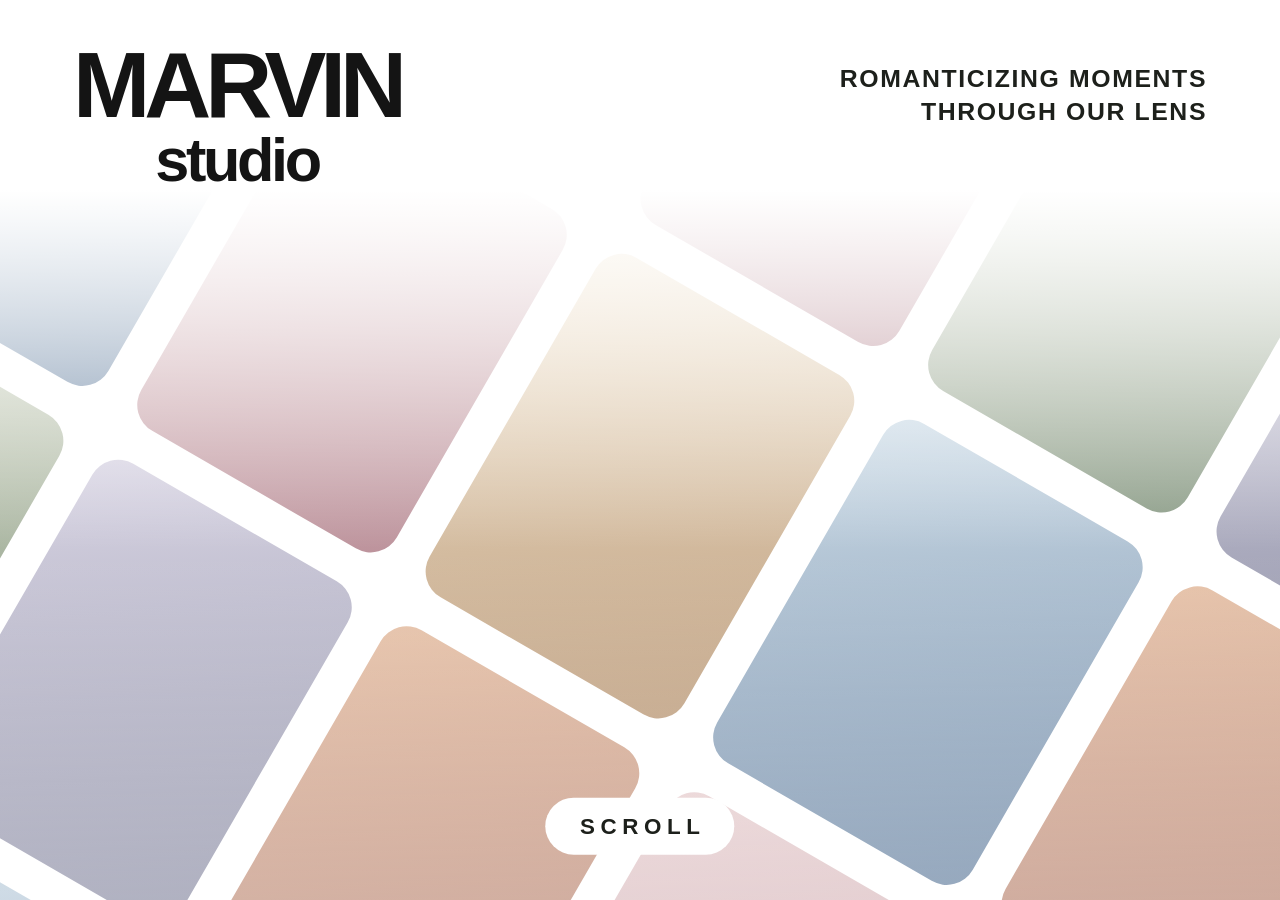
==== index.html @ 1ccaae64 "commit first change commit first change" ====
<!doctype html>
<html lang="en">
<head>
  <meta charset="utf-8">
  <meta name="viewport" content="width=device-width, initial-scale=1">
  <title>Marvin Studio</title>
  <link rel="stylesheet" href="style.css">
  <script src="intro.js" defer></script>
</head>
<body>
  <main class="hero">
    <header class="hero-header">
      <h1 class="wordmark">Marvin <span>studio</span></h1>
      <p class="tagline">Romanticizing moments<br>through our lens</p>
    </header>

    <div class="collage" aria-hidden="true">
      <div class="collage-grid">
        <!-- Add a photo inside each tile as <img src="…" alt="">. -->
        <div class="tile clay"></div>
        <div class="tile lilac"></div>
        <div class="tile sage"></div>
        <div class="tile sand"></div>
        <div class="tile blue"></div>
        <div class="tile sand"></div>
        <div class="tile blue"></div>
        <div class="tile rose"></div>
        <div class="tile sage"></div>
        <div class="tile lilac"></div>
        <div class="tile blue"></div>
        <div class="tile rose"></div>
        <div class="tile sand"></div>
        <div class="tile blue"></div>
        <div class="tile clay"></div>
        <div class="tile sage"></div>
        <div class="tile lilac"></div>
        <div class="tile clay"></div>
        <div class="tile rose"></div>
        <div class="tile sand"></div>
        <div class="tile rose"></div>
        <div class="tile blue"></div>
        <div class="tile sand"></div>
        <div class="tile sage"></div>
        <div class="tile lilac"></div>
      </div>
    </div>

    <a class="scroll-cue" href="home.html">Scroll</a>
  </main>
</body>
</html>
---- style.css ----
:root {
  color: #1d201b;
  background: #fff;
  font-family: Arial, Helvetica, sans-serif;
}

body {
  margin: 0;
  overscroll-behavior-y: none;
}

.hero {
  --first-screen: 100svh;
  position: relative;
  isolation: isolate;
  min-height: var(--first-screen);
}

.hero-header {
  display: flex;
  align-items: flex-start;
  justify-content: space-between;
  gap: 1rem;
  padding: clamp(22px, 4vw, 48px) clamp(18px, 5.7vw, 80px);
}

.wordmark {
  margin: 0;
  color: #141414;
  font-family: "Arial Black", Arial, sans-serif;
  font-size: clamp(1.9rem, 8.6vw, 5.8rem);
  font-weight: 900;
  line-height: .8;
  letter-spacing: -.065em;
  text-align: center;
  text-transform: uppercase;
}

.wordmark span {
  display: block;
  margin-top: .22em;
  font-size: .66em;
  letter-spacing: -.055em;
  text-transform: lowercase;
}

.tagline {
  margin: .55em 0 0;
  font-size: clamp(.62rem, 2.85vw, 1.55rem);
  font-weight: 800;
  line-height: 1.35;
  letter-spacing: .065em;
  text-align: right;
  text-transform: uppercase;
}

.collage {
  position: absolute;
  z-index: -1;
  inset: 0;
  overflow: hidden;
  pointer-events: none;
}

.collage-grid {
  --tile-width: max(32vw, calc(var(--first-screen) * .165));
  --tile-height: calc(var(--tile-width) * 1.33);
  --gap: clamp(10px, 3.35vw, 38px);
  position: absolute;
  top: 54%;
  left: 50%;
  display: grid;
  grid-template-columns: repeat(5, var(--tile-width));
  grid-auto-rows: var(--tile-height);
  gap: var(--gap);
  transform: translate(-50%, -50%) rotate(30deg);
}

.tile {
  overflow: hidden;
  border-radius: clamp(12px, 3.5vw, 30px);
  background: linear-gradient(145deg, var(--light), var(--shade));
}

.tile img {
  display: block;
  width: 100%;
  height: 100%;
  object-fit: cover;
}

.clay { --light: #e7c4ab; --shade: #ad786a; }
.lilac { --light: #d9d5e4; --shade: #9395aa; }
.sage { --light: #d8dcca; --shade: #8a9b86; }
.sand { --light: #efe0c7; --shade: #c1a385; }
.blue { --light: #cedde8; --shade: #768eaa; }
.rose { --light: #ead4d5; --shade: #bc929b; }

.collage::after {
  position: absolute;
  inset: 0;
  background: linear-gradient(
    to bottom,
    #fff 0,
    #fff clamp(105px, 20vw, 190px),
    rgb(255 255 255 / .64) calc(var(--first-screen) * .36),
    transparent calc(var(--first-screen) * .61),
    rgb(255 255 255 / .24) 100%
  );
  content: "";
}

.scroll-cue {
  position: absolute;
  top: calc(var(--first-screen) - clamp(22px, 5svh, 54px));
  left: 50%;
  transform: translate(-50%, -100%);
  border-radius: 100px;
  padding: .7em 1.3em .7em 1.55em;
  background: #fff;
  color: inherit;
  font-size: clamp(.8rem, 3vw, 1.4rem);
  font-weight: 800;
  letter-spacing: .25em;
  text-decoration: none;
  text-transform: uppercase;
}

.scroll-cue:focus-visible {
  outline: 2px solid currentColor;
  outline-offset: 4px;
}

@media (min-width: 1000px) {
  .collage-grid {
    --tile-width: max(23vw, calc(var(--first-screen) * .28));
  }
}
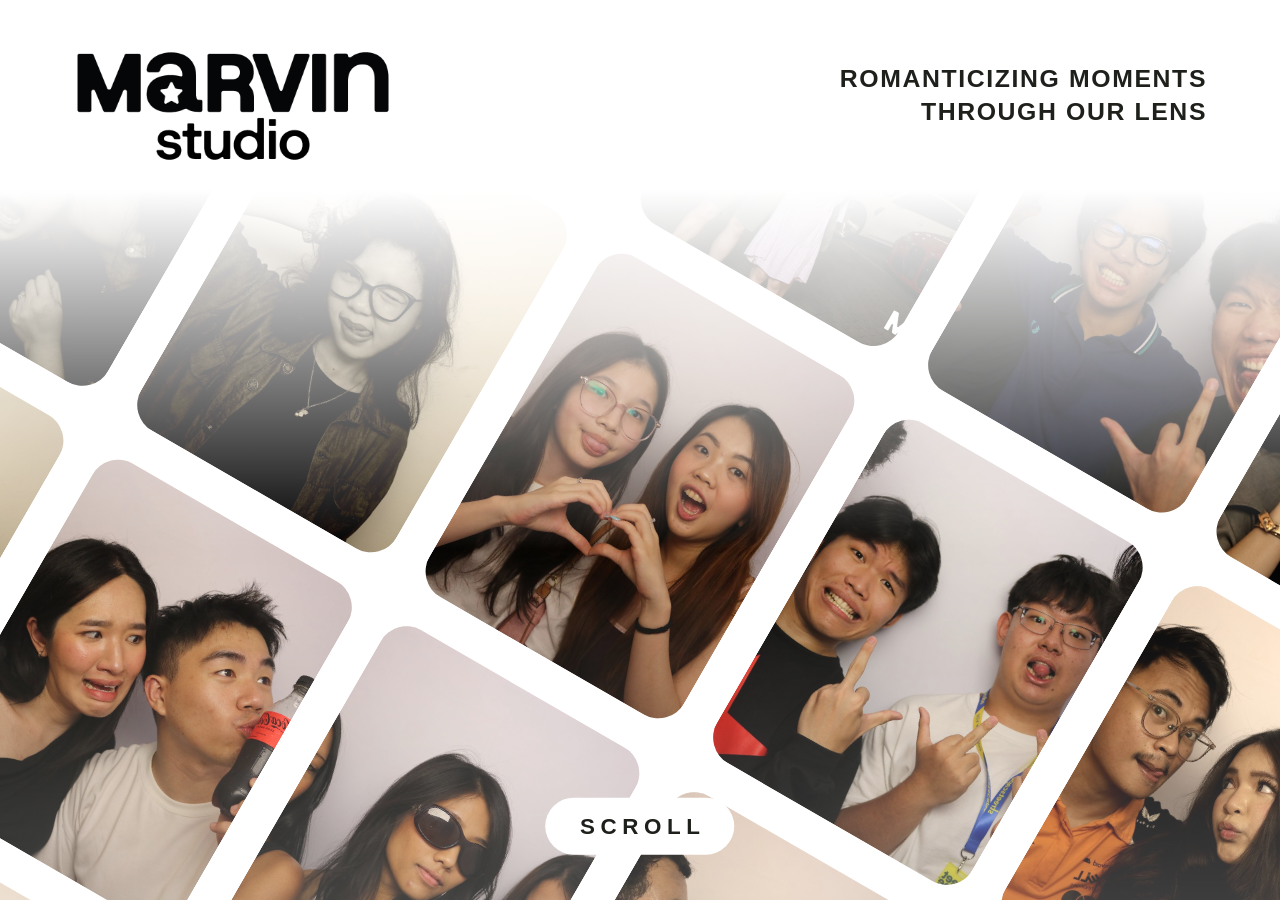
==== commit 2db2310f: "alot of change edit the index.html animation. edited the polaroid animation to have marvins tudio. e" ====
--- a/index.html
+++ b/index.html
@@ -4,44 +4,75 @@
   <meta charset="utf-8">
   <meta name="viewport" content="width=device-width, initial-scale=1">
   <title>Marvin Studio</title>
-  <link rel="stylesheet" href="style.css">
-  <script src="intro.js" defer></script>
+  <link rel="stylesheet" href="style.css?v=4">
+  <script src="intro.js?v=3" defer></script>
 </head>
 <body>
   <main class="hero">
     <header class="hero-header">
-      <h1 class="wordmark">Marvin <span>studio</span></h1>
+      <h1 class="wordmark"><img src="assets/marvin-logo-lossless.webp" alt="Marvin Studio" width="1788" height="648"></h1>
       <p class="tagline">Romanticizing moments<br>through our lens</p>
     </header>
 
     <div class="collage" aria-hidden="true">
       <div class="collage-grid">
-        <!-- Add a photo inside each tile as <img src="…" alt="">. -->
-        <div class="tile clay"></div>
-        <div class="tile lilac"></div>
-        <div class="tile sage"></div>
-        <div class="tile sand"></div>
-        <div class="tile blue"></div>
-        <div class="tile sand"></div>
-        <div class="tile blue"></div>
-        <div class="tile rose"></div>
-        <div class="tile sage"></div>
-        <div class="tile lilac"></div>
-        <div class="tile blue"></div>
-        <div class="tile rose"></div>
-        <div class="tile sand"></div>
-        <div class="tile blue"></div>
-        <div class="tile clay"></div>
-        <div class="tile sage"></div>
-        <div class="tile lilac"></div>
-        <div class="tile clay"></div>
-        <div class="tile rose"></div>
-        <div class="tile sand"></div>
-        <div class="tile rose"></div>
-        <div class="tile blue"></div>
-        <div class="tile sand"></div>
-        <div class="tile sage"></div>
-        <div class="tile lilac"></div>
+        <div class="collage-column">
+          <div class="collage-track">
+            <div class="collage-tiles">
+              <img class="tile" src="assets/home/collage/ikea/3.jpg" alt="" loading="lazy" decoding="async">
+              <img class="tile" src="assets/home/collage/ikea/21.jpg" alt="" loading="lazy" decoding="async">
+              <img class="tile" src="assets/home/collage/ikea/72.jpg" alt="" loading="lazy" decoding="async">
+              <img class="tile" src="assets/home/collage/ikea/104.jpg" alt="" loading="lazy" decoding="async">
+              <img class="tile" src="assets/home/collage/ikea/181.jpg" alt="" loading="lazy" decoding="async">
+              <img class="tile" src="assets/home/collage/ikea/IMG_8549.jpg" alt="" loading="lazy" decoding="async">
+            </div>
+          </div>
+        </div>
+        <div class="collage-column">
+          <div class="collage-track">
+            <div class="collage-tiles">
+              <img class="tile" src="assets/home/collage/ikea/4.jpg" alt="" loading="lazy" decoding="async">
+              <img class="tile" src="assets/home/collage/ikea/24.jpg" alt="" loading="lazy" decoding="async">
+              <img class="tile" src="assets/home/collage/ikea/81.jpg" alt="" loading="lazy" decoding="async">
+              <img class="tile" src="assets/home/collage/ikea/121.jpg" alt="" loading="lazy" decoding="async">
+              <img class="tile" src="assets/home/collage/ikea/257.jpg" alt="" loading="lazy" decoding="async">
+              <img class="tile" src="assets/home/collage/ikea/IMG_8641.jpg" alt="" loading="lazy" decoding="async">
+            </div>
+          </div>
+        </div>
+        <div class="collage-column">
+          <div class="collage-track">
+            <div class="collage-tiles">
+              <img class="tile" src="assets/home/collage/ikea/8.jpg" alt="" loading="lazy" decoding="async">
+              <img class="tile" src="assets/home/collage/ikea/40.jpg" alt="" loading="lazy" decoding="async">
+              <img class="tile" src="assets/home/collage/ikea/91.jpg" alt="" loading="lazy" decoding="async">
+              <img class="tile" src="assets/home/collage/ikea/123.jpg" alt="" loading="lazy" decoding="async">
+              <img class="tile" src="assets/home/collage/ikea/1000001906.jpg" alt="" loading="lazy" decoding="async">
+            </div>
+          </div>
+        </div>
+        <div class="collage-column">
+          <div class="collage-track">
+            <div class="collage-tiles">
+              <img class="tile" src="assets/home/collage/ikea/17.jpg" alt="" loading="lazy" decoding="async">
+              <img class="tile" src="assets/home/collage/ikea/47.jpg" alt="" loading="lazy" decoding="async">
+              <img class="tile" src="assets/home/collage/ikea/100.jpg" alt="" loading="lazy" decoding="async">
+              <img class="tile" src="assets/home/collage/ikea/138.jpg" alt="" loading="lazy" decoding="async">
+              <img class="tile" src="assets/home/collage/ikea/IMG_8363.jpg" alt="" loading="lazy" decoding="async">
+            </div>
+          </div>
+        </div>
+        <div class="collage-column">
+          <div class="collage-track">
+            <div class="collage-tiles">
+              <img class="tile" src="assets/home/collage/ikea/20.jpg" alt="" loading="lazy" decoding="async">
+              <img class="tile" src="assets/home/collage/ikea/55.jpg" alt="" loading="lazy" decoding="async">
+              <img class="tile" src="assets/home/collage/ikea/102.jpg" alt="" loading="lazy" decoding="async">
+              <img class="tile" src="assets/home/collage/ikea/179.jpg" alt="" loading="lazy" decoding="async">
+              <img class="tile" src="assets/home/collage/ikea/IMG_8437.jpg" alt="" loading="lazy" decoding="async">
+            </div>
+          </div>
+        </div>
       </div>
     </div>
 
--- a/style.css
+++ b/style.css
@@ -26,22 +26,12 @@
 
 .wordmark {
   margin: 0;
-  color: #141414;
-  font-family: "Arial Black", Arial, sans-serif;
-  font-size: clamp(1.9rem, 8.6vw, 5.8rem);
-  font-weight: 900;
-  line-height: .8;
-  letter-spacing: -.065em;
-  text-align: center;
-  text-transform: uppercase;
 }
 
-.wordmark span {
+.wordmark img {
   display: block;
-  margin-top: .22em;
-  font-size: .66em;
-  letter-spacing: -.055em;
-  text-transform: lowercase;
+  width: clamp(100px, 32vw, 320px);
+  height: auto;
 }
 
 .tagline {
@@ -71,30 +61,59 @@
   left: 50%;
   display: grid;
   grid-template-columns: repeat(5, var(--tile-width));
-  grid-auto-rows: var(--tile-height);
+  width: calc(5 * var(--tile-width) + 4 * var(--gap));
+  height: calc(5 * var(--tile-height) + 4 * var(--gap));
   gap: var(--gap);
   transform: translate(-50%, -50%) rotate(30deg);
 }
 
-.tile {
+.collage-column {
   overflow: hidden;
-  border-radius: clamp(12px, 3.5vw, 30px);
-  background: linear-gradient(145deg, var(--light), var(--shade));
 }
 
-.tile img {
+.collage-track,
+.collage-tiles {
+  display: flex;
+  flex-direction: column;
+}
+
+.collage-tiles {
+  flex: none;
+  gap: var(--gap);
+  padding-bottom: var(--gap);
+}
+
+.collage-tiles[hidden] {
+  display: none;
+}
+
+.tile {
   display: block;
-  width: 100%;
-  height: 100%;
+  width: var(--tile-width);
+  height: var(--tile-height);
+  border-radius: clamp(12px, 3.5vw, 30px);
+  background: #ede8e2;
   object-fit: cover;
 }
 
-.clay { --light: #e7c4ab; --shade: #ad786a; }
-.lilac { --light: #d9d5e4; --shade: #9395aa; }
-.sage { --light: #d8dcca; --shade: #8a9b86; }
-.sand { --light: #efe0c7; --shade: #c1a385; }
-.blue { --light: #cedde8; --shade: #768eaa; }
-.rose { --light: #ead4d5; --shade: #bc929b; }
+@media (prefers-reduced-motion: no-preference) {
+  .collage-grid.is-moving .collage-tiles[hidden] {
+    display: flex;
+  }
+
+  .collage-grid.is-moving .collage-track {
+    animation: collage-slide 55s linear infinite;
+  }
+
+  .collage-grid.is-moving .collage-column:nth-child(even) .collage-track {
+    animation-direction: reverse;
+  }
+}
+
+@keyframes collage-slide {
+  from { transform: translate3d(0, 0, 0); }
+  to { transform: translate3d(0, -50%, 0); }
+}
 
 .collage::after {
   position: absolute;
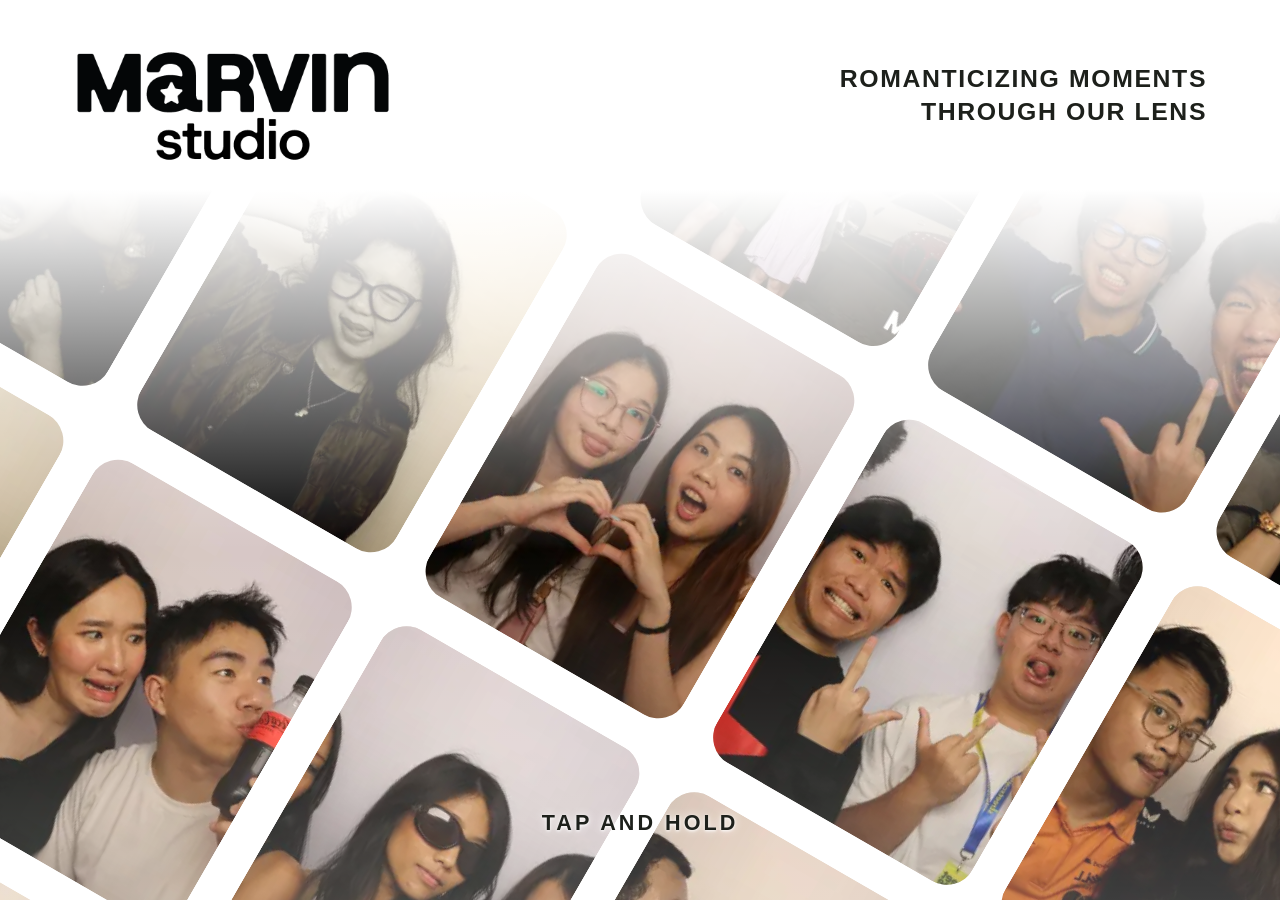
==== commit 2d5c8f06: "product page created the product page hero and deisgn with intention and made to be seen part" ====
--- a/index.html
+++ b/index.html
@@ -4,8 +4,9 @@
   <meta charset="utf-8">
   <meta name="viewport" content="width=device-width, initial-scale=1">
   <title>Marvin Studio</title>
-  <link rel="stylesheet" href="style.css?v=4">
-  <script src="intro.js?v=3" defer></script>
+  <link rel="stylesheet" href="style.css?v=5">
+  <script src="booking-audio.js?v=1" defer></script>
+  <script src="intro.js?v=6" defer></script>
 </head>
 <body>
   <main class="hero">
@@ -19,64 +20,64 @@
         <div class="collage-column">
           <div class="collage-track">
             <div class="collage-tiles">
-              <img class="tile" src="assets/home/collage/ikea/3.jpg" alt="" loading="lazy" decoding="async">
-              <img class="tile" src="assets/home/collage/ikea/21.jpg" alt="" loading="lazy" decoding="async">
-              <img class="tile" src="assets/home/collage/ikea/72.jpg" alt="" loading="lazy" decoding="async">
-              <img class="tile" src="assets/home/collage/ikea/104.jpg" alt="" loading="lazy" decoding="async">
-              <img class="tile" src="assets/home/collage/ikea/181.jpg" alt="" loading="lazy" decoding="async">
-              <img class="tile" src="assets/home/collage/ikea/IMG_8549.jpg" alt="" loading="lazy" decoding="async">
+              <img class="tile" src="assets/collage/ikea/webp/thumbnails/3.webp" alt="" loading="lazy" decoding="async">
+              <img class="tile" src="assets/collage/ikea/webp/thumbnails/21.webp" alt="" loading="lazy" decoding="async">
+              <img class="tile" src="assets/collage/ikea/webp/thumbnails/72.webp" alt="" loading="lazy" decoding="async">
+              <img class="tile" src="assets/collage/ikea/webp/thumbnails/104.webp" alt="" loading="lazy" decoding="async">
+              <img class="tile" src="assets/collage/ikea/webp/thumbnails/181.webp" alt="" loading="lazy" decoding="async">
+              <img class="tile" src="assets/collage/ikea/webp/thumbnails/IMG_8549.webp" alt="" loading="lazy" decoding="async">
             </div>
           </div>
         </div>
         <div class="collage-column">
           <div class="collage-track">
             <div class="collage-tiles">
-              <img class="tile" src="assets/home/collage/ikea/4.jpg" alt="" loading="lazy" decoding="async">
-              <img class="tile" src="assets/home/collage/ikea/24.jpg" alt="" loading="lazy" decoding="async">
-              <img class="tile" src="assets/home/collage/ikea/81.jpg" alt="" loading="lazy" decoding="async">
-              <img class="tile" src="assets/home/collage/ikea/121.jpg" alt="" loading="lazy" decoding="async">
-              <img class="tile" src="assets/home/collage/ikea/257.jpg" alt="" loading="lazy" decoding="async">
-              <img class="tile" src="assets/home/collage/ikea/IMG_8641.jpg" alt="" loading="lazy" decoding="async">
+              <img class="tile" src="assets/collage/ikea/webp/thumbnails/4.webp" alt="" loading="lazy" decoding="async">
+              <img class="tile" src="assets/collage/ikea/webp/thumbnails/24.webp" alt="" loading="lazy" decoding="async">
+              <img class="tile" src="assets/collage/ikea/webp/thumbnails/81.webp" alt="" loading="lazy" decoding="async">
+              <img class="tile" src="assets/collage/ikea/webp/thumbnails/121.webp" alt="" loading="lazy" decoding="async">
+              <img class="tile" src="assets/collage/ikea/webp/thumbnails/257.webp" alt="" loading="lazy" decoding="async">
+              <img class="tile" src="assets/collage/ikea/webp/thumbnails/IMG_8641.webp" alt="" loading="lazy" decoding="async">
             </div>
           </div>
         </div>
         <div class="collage-column">
           <div class="collage-track">
             <div class="collage-tiles">
-              <img class="tile" src="assets/home/collage/ikea/8.jpg" alt="" loading="lazy" decoding="async">
-              <img class="tile" src="assets/home/collage/ikea/40.jpg" alt="" loading="lazy" decoding="async">
-              <img class="tile" src="assets/home/collage/ikea/91.jpg" alt="" loading="lazy" decoding="async">
-              <img class="tile" src="assets/home/collage/ikea/123.jpg" alt="" loading="lazy" decoding="async">
-              <img class="tile" src="assets/home/collage/ikea/1000001906.jpg" alt="" loading="lazy" decoding="async">
+              <img class="tile" src="assets/collage/ikea/webp/thumbnails/8.webp" alt="" loading="lazy" decoding="async">
+              <img class="tile" src="assets/collage/ikea/webp/thumbnails/40.webp" alt="" loading="lazy" decoding="async">
+              <img class="tile" src="assets/collage/ikea/webp/thumbnails/91.webp" alt="" loading="lazy" decoding="async">
+              <img class="tile" src="assets/collage/ikea/webp/thumbnails/123.webp" alt="" loading="lazy" decoding="async">
+              <img class="tile" src="assets/collage/ikea/webp/thumbnails/1000001906.webp" alt="" loading="lazy" decoding="async">
             </div>
           </div>
         </div>
         <div class="collage-column">
           <div class="collage-track">
             <div class="collage-tiles">
-              <img class="tile" src="assets/home/collage/ikea/17.jpg" alt="" loading="lazy" decoding="async">
-              <img class="tile" src="assets/home/collage/ikea/47.jpg" alt="" loading="lazy" decoding="async">
-              <img class="tile" src="assets/home/collage/ikea/100.jpg" alt="" loading="lazy" decoding="async">
-              <img class="tile" src="assets/home/collage/ikea/138.jpg" alt="" loading="lazy" decoding="async">
-              <img class="tile" src="assets/home/collage/ikea/IMG_8363.jpg" alt="" loading="lazy" decoding="async">
+              <img class="tile" src="assets/collage/ikea/webp/thumbnails/17.webp" alt="" loading="lazy" decoding="async">
+              <img class="tile" src="assets/collage/ikea/webp/thumbnails/47.webp" alt="" loading="lazy" decoding="async">
+              <img class="tile" src="assets/collage/ikea/webp/thumbnails/100.webp" alt="" loading="lazy" decoding="async">
+              <img class="tile" src="assets/collage/ikea/webp/thumbnails/138.webp" alt="" loading="lazy" decoding="async">
+              <img class="tile" src="assets/collage/ikea/webp/thumbnails/IMG_8363.webp" alt="" loading="lazy" decoding="async">
             </div>
           </div>
         </div>
         <div class="collage-column">
           <div class="collage-track">
             <div class="collage-tiles">
-              <img class="tile" src="assets/home/collage/ikea/20.jpg" alt="" loading="lazy" decoding="async">
-              <img class="tile" src="assets/home/collage/ikea/55.jpg" alt="" loading="lazy" decoding="async">
-              <img class="tile" src="assets/home/collage/ikea/102.jpg" alt="" loading="lazy" decoding="async">
-              <img class="tile" src="assets/home/collage/ikea/179.jpg" alt="" loading="lazy" decoding="async">
-              <img class="tile" src="assets/home/collage/ikea/IMG_8437.jpg" alt="" loading="lazy" decoding="async">
+              <img class="tile" src="assets/collage/ikea/webp/thumbnails/20.webp" alt="" loading="lazy" decoding="async">
+              <img class="tile" src="assets/collage/ikea/webp/thumbnails/55.webp" alt="" loading="lazy" decoding="async">
+              <img class="tile" src="assets/collage/ikea/webp/thumbnails/102.webp" alt="" loading="lazy" decoding="async">
+              <img class="tile" src="assets/collage/ikea/webp/thumbnails/179.webp" alt="" loading="lazy" decoding="async">
+              <img class="tile" src="assets/collage/ikea/webp/thumbnails/IMG_8437.webp" alt="" loading="lazy" decoding="async">
             </div>
           </div>
         </div>
       </div>
     </div>
 
-    <a class="scroll-cue" href="home.html">Scroll</a>
+    <a class="hold-cue" href="home.html" aria-label="Tap and hold to enter Marvin Studio">Tap and hold</a>
   </main>
 </body>
 </html>
--- a/style.css
+++ b/style.css
@@ -14,6 +14,10 @@
   position: relative;
   isolation: isolate;
   min-height: var(--first-screen);
+  touch-action: pinch-zoom;
+  -webkit-touch-callout: none;
+  -webkit-user-select: none;
+  user-select: none;
 }
 
 .hero-header {
@@ -129,25 +133,41 @@
   content: "";
 }
 
-.scroll-cue {
+.hold-cue {
   position: absolute;
-  top: calc(var(--first-screen) - clamp(22px, 5svh, 54px));
+  bottom: clamp(28px, 6svh, 64px);
   left: 50%;
-  transform: translate(-50%, -100%);
-  border-radius: 100px;
-  padding: .7em 1.3em .7em 1.55em;
-  background: #fff;
+  transform: translateX(-50%);
+  padding: .45em .3em;
   color: inherit;
-  font-size: clamp(.8rem, 3vw, 1.4rem);
+  font-size: clamp(1rem, 4vw, 1.35rem);
   font-weight: 800;
-  letter-spacing: .25em;
+  letter-spacing: .14em;
   text-decoration: none;
+  text-shadow: 0 1px 3px #ffff, 0 0 10px #fff;
   text-transform: uppercase;
+  white-space: nowrap;
 }
 
-.scroll-cue:focus-visible {
+.hold-cue:focus-visible {
   outline: 2px solid currentColor;
   outline-offset: 4px;
+}
+
+@media (prefers-reduced-motion: no-preference) {
+  .hold-cue {
+    animation: hold-cue-blink 1.5s ease-in-out infinite alternate;
+  }
+
+  .hero.is-holding .hold-cue,
+  .hold-cue:focus-visible {
+    animation: none;
+  }
+}
+
+@keyframes hold-cue-blink {
+  from { opacity: 1; }
+  to { opacity: .4; }
 }
 
 @media (min-width: 1000px) {
